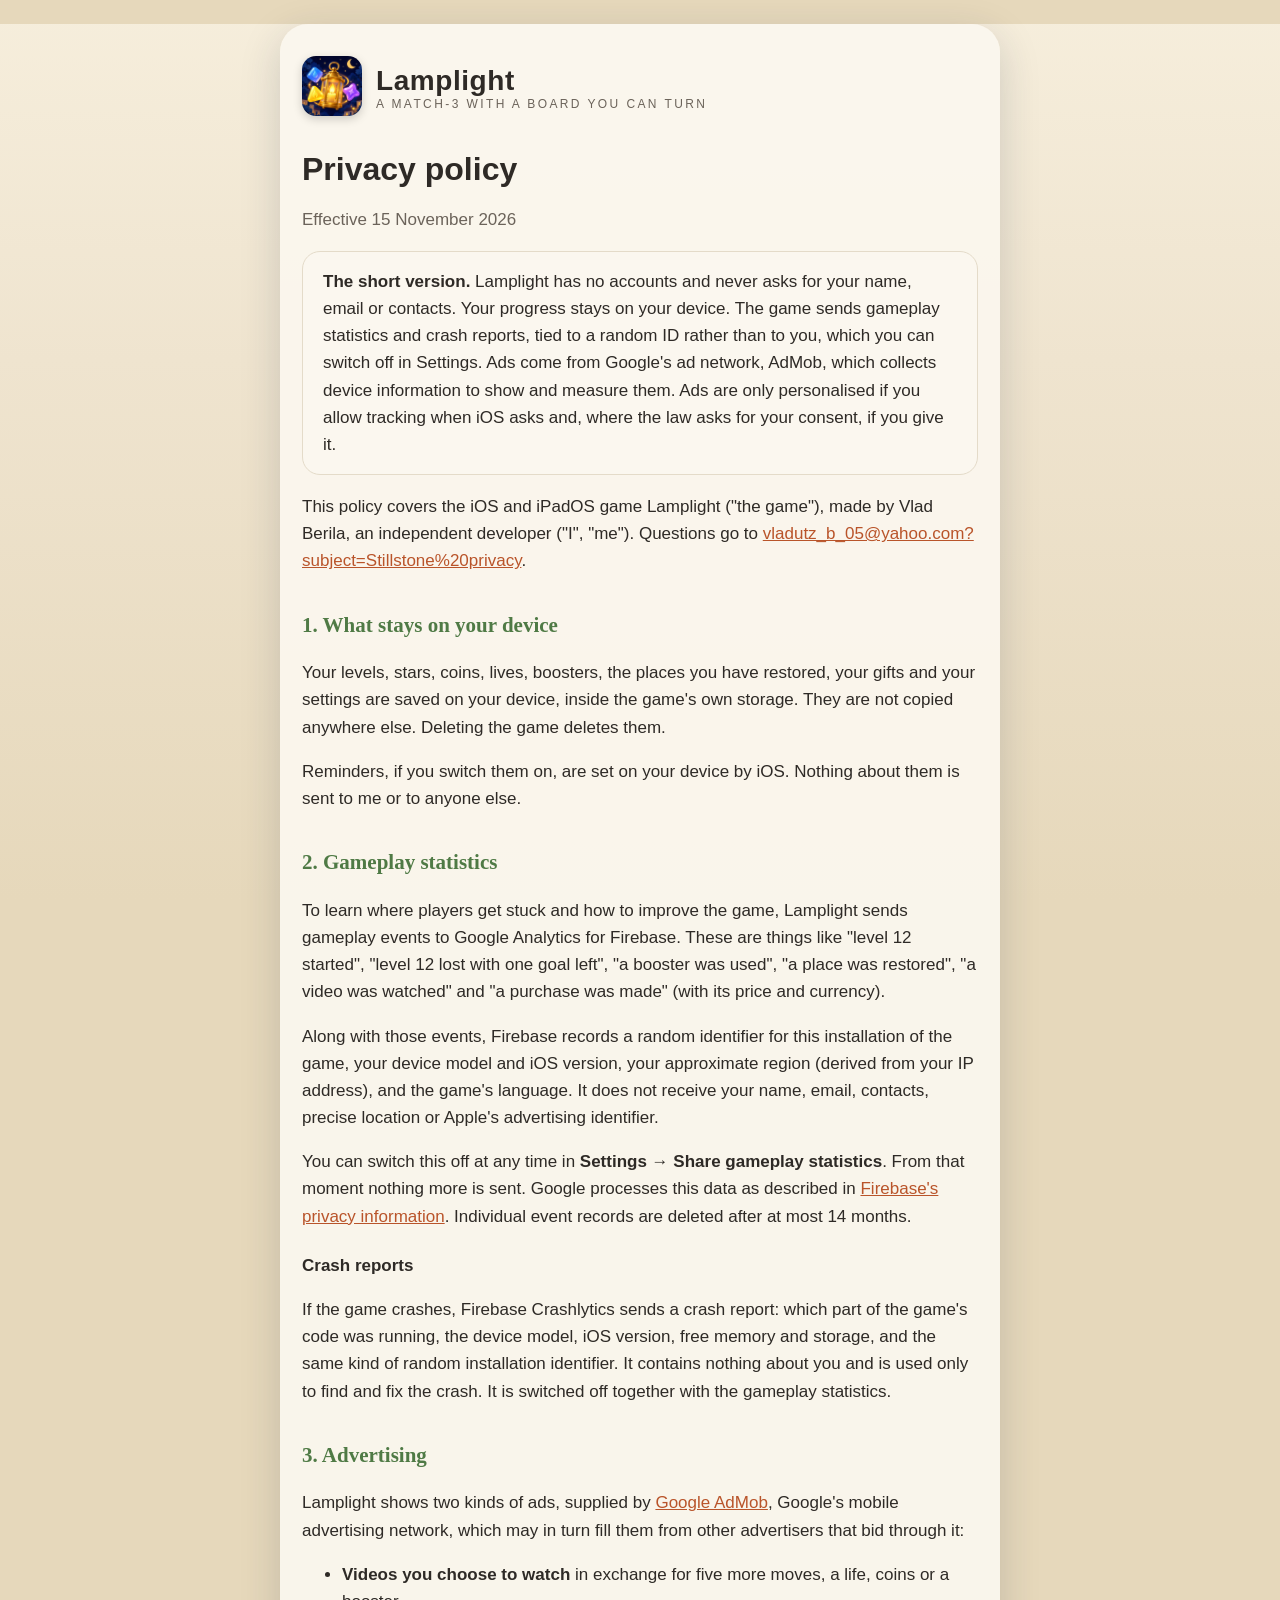
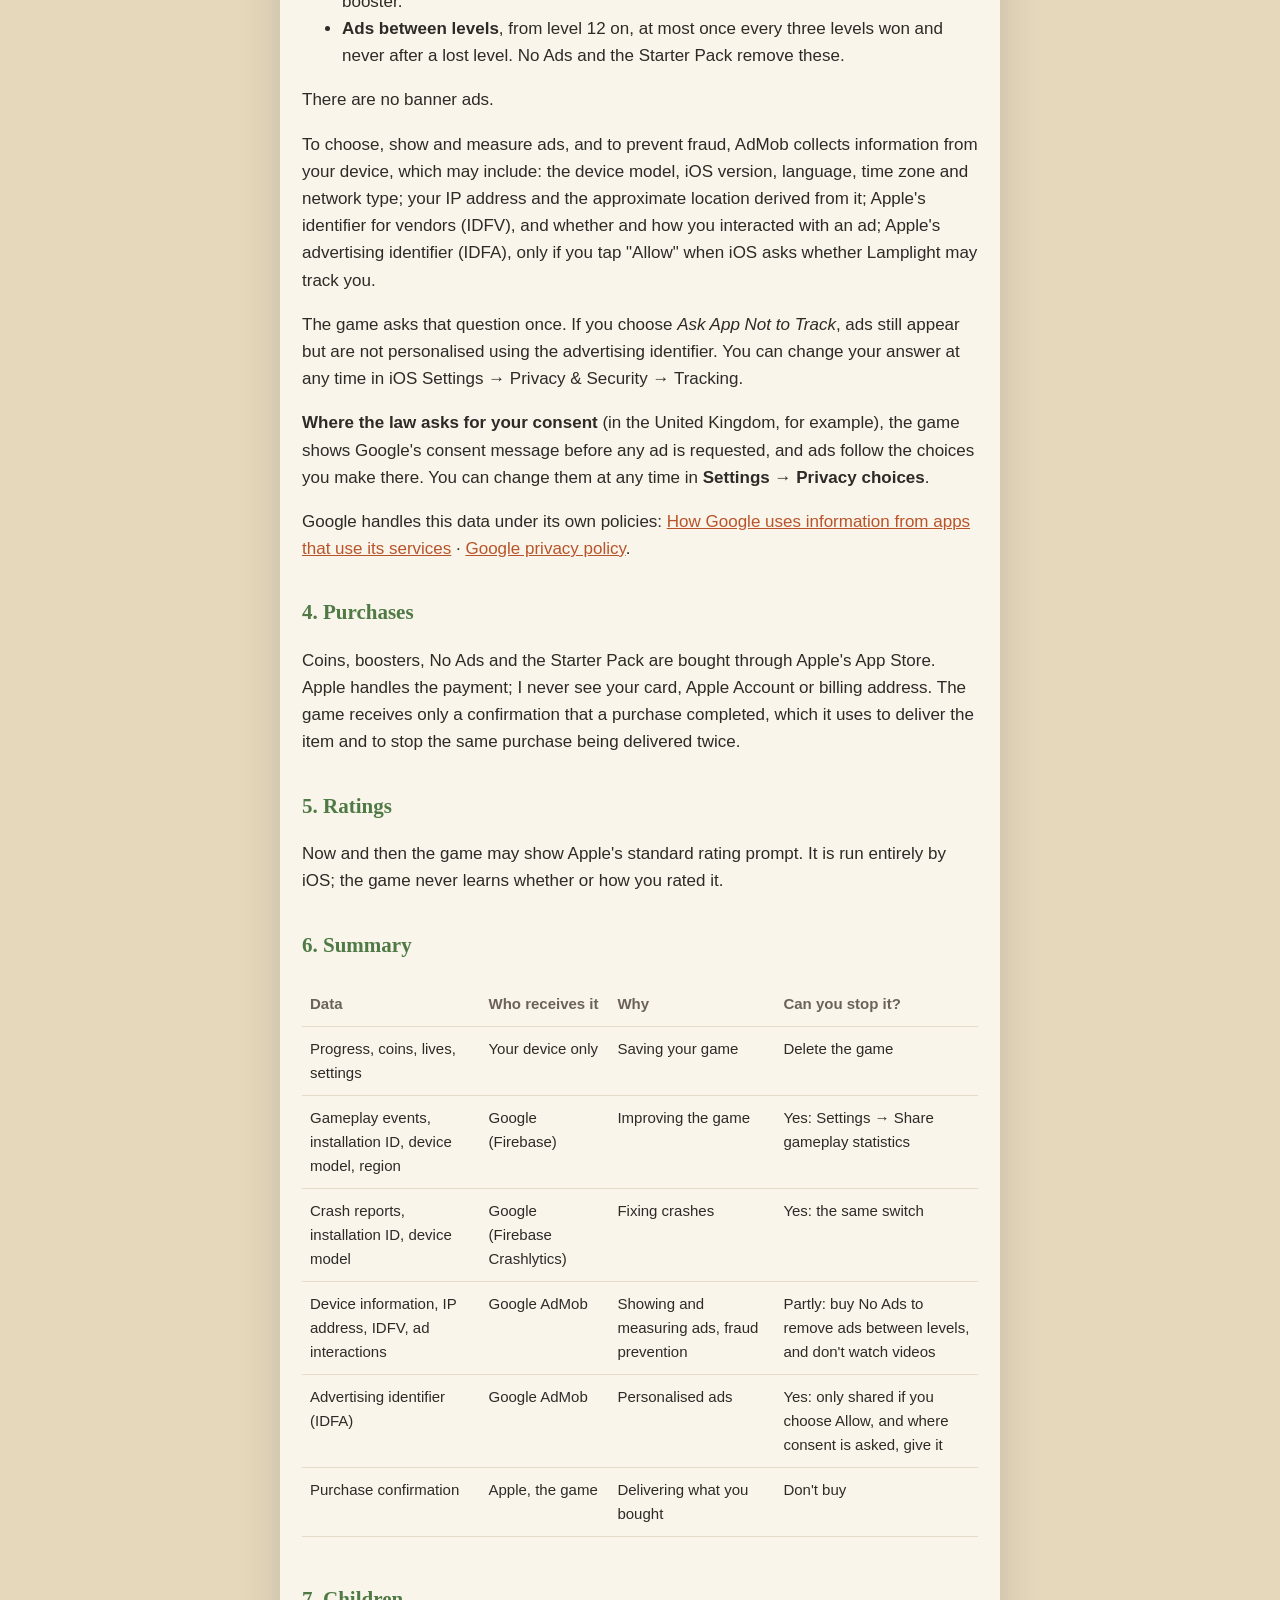
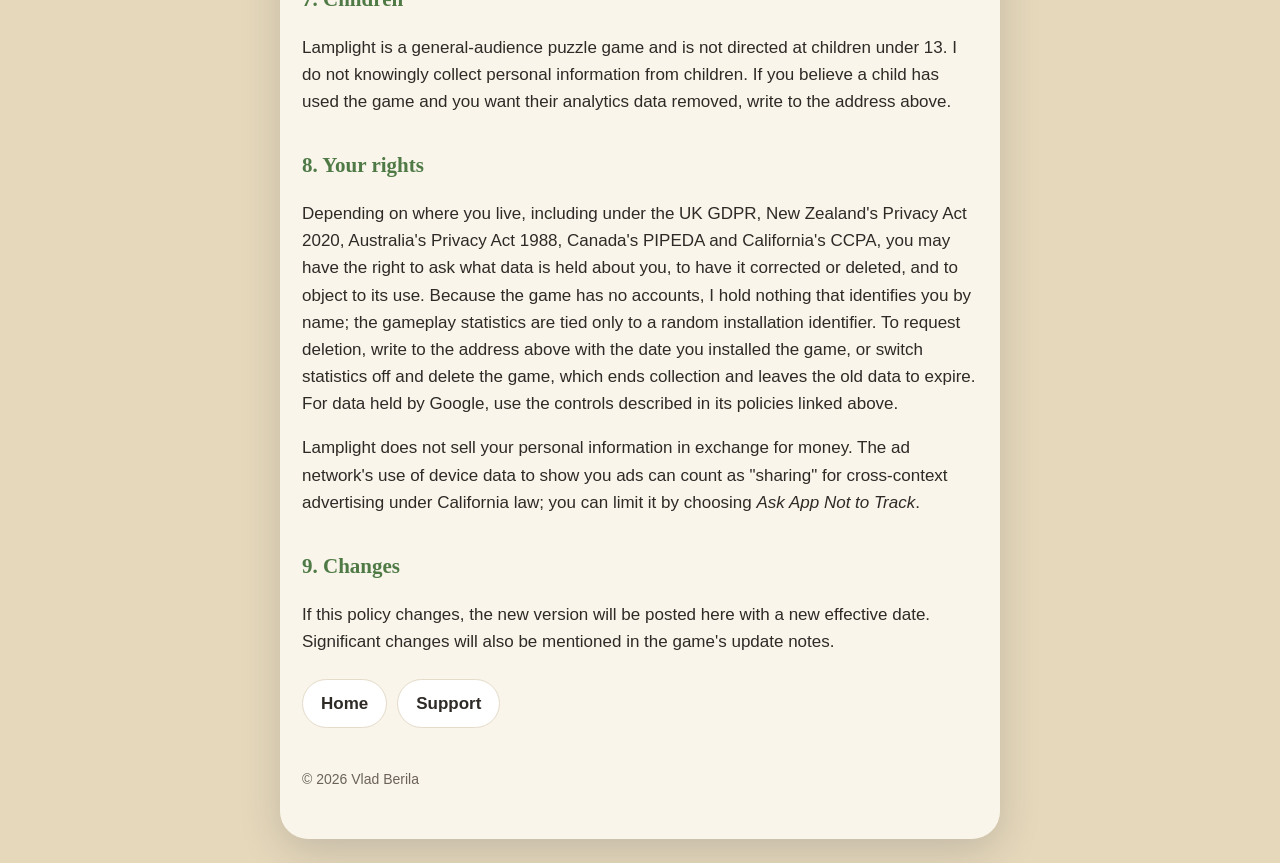
==== privacy.html @ fcc196c8 "Publish site from Lamplight site/ (753636d)" ====
<!doctype html>
<html lang="en">
<head>
  <meta charset="utf-8">
  <meta name="viewport" content="width=device-width, initial-scale=1">
  <title>Lamplight Privacy Policy</title>
  <meta name="description" content="What Lamplight collects, why, and how to switch it off.">
  <link rel="icon" href="icon.png">
  <link rel="stylesheet" href="style.css">
</head>
<body>
<main>
  <header class="brand">
    <a href="./"><img src="icon.png" alt=""></a>
    <a href="./">
      <div class="name">Lamplight</div>
      <div class="tagline">A match-3 with a board you can turn</div>
    </a>
  </header>

  <h1>Privacy policy</h1>
  <p class="dim">Effective 15 November 2026</p>

  <div class="panel">
    <p><strong>The short version.</strong> Lamplight has no accounts and never asks
    for your name, email or contacts. Your progress stays on your device. The game
    sends gameplay statistics and crash reports, tied to a random ID rather than to
    you, which you can switch off in Settings. Ads come from Google's ad network,
    AdMob, which collects device information to show and measure them. Ads are only
    personalised if you allow tracking when iOS asks and, where the law asks for your
    consent, if you give it.</p>
  </div>

  <p>This policy covers the iOS and iPadOS game Lamplight ("the game"), made by Vlad Berila,
  an independent developer ("I", "me"). Questions go to <a href="mailto:vladutz_b_05@yahoo.com?subject=Stillstone%20privacy">vladutz_b_05@yahoo.com?subject=Stillstone%20privacy</a>.</p>

  <h2>1. What stays on your device</h2>
  <p>Your levels, stars, coins, lives, boosters, the places you have restored, your gifts and
  your settings are saved on your device, inside the game's own storage. They are not copied
  anywhere else. Deleting the game deletes them.</p>
  <p>Reminders, if you switch them on, are set on your device by iOS. Nothing about them is sent
  to me or to anyone else.</p>

  <h2>2. Gameplay statistics</h2>
  <p>To learn where players get stuck and how to improve the game, Lamplight sends gameplay
  events to Google Analytics for Firebase. These are things like "level 12 started", "level 12
  lost with one goal left", "a booster was used", "a place was restored", "a video was watched"
  and "a purchase was made" (with its price and currency).</p>
  <p>Along with those events, Firebase records a random identifier for this installation of the
  game, your device model and iOS version, your approximate region (derived from your IP address),
  and the game's language. It does not receive your name, email, contacts, precise location or
  Apple's advertising identifier.</p>
  <p>You can switch this off at any time in <strong>Settings → Share gameplay statistics</strong>.
  From that moment nothing more is sent. Google processes this data as described in
  <a href="https://firebase.google.com/support/privacy">Firebase's privacy information</a>.
  Individual event records are deleted after at most 14 months.</p>

  <h3>Crash reports</h3>
  <p>If the game crashes, Firebase Crashlytics sends a crash report: which part of the game's code
  was running, the device model, iOS version, free memory and storage, and the same kind of random
  installation identifier. It contains nothing about you and is used only to find and fix the crash.
  It is switched off together with the gameplay statistics.</p>

  <h2>3. Advertising</h2>
  <p>Lamplight shows two kinds of ads, supplied by <a href="https://admob.google.com">Google AdMob</a>,
  Google's mobile advertising network, which may in turn fill them from other advertisers that bid
  through it:</p>
  <ul>
    <li><strong>Videos you choose to watch</strong> in exchange for five more moves, a life, coins or a booster.</li>
    <li><strong>Ads between levels</strong>, from level 12 on, at most once every three levels won and never
    after a lost level. No Ads and the Starter Pack remove these.</li>
  </ul>
  <p>There are no banner ads.</p>
  <p>To choose, show and measure ads, and to prevent fraud, AdMob collects information from your
  device, which may include: the device model, iOS version, language, time zone and network type;
  your IP address and the approximate location derived from it; Apple's identifier for vendors
  (IDFV), and whether and how you interacted with an ad; Apple's advertising identifier (IDFA),
  only if you tap "Allow" when iOS asks whether Lamplight may track you.</p>
  <p>The game asks that question once. If you choose <em>Ask App Not to Track</em>, ads still appear
  but are not personalised using the advertising identifier. You can change your answer at any time
  in iOS Settings → Privacy &amp; Security → Tracking.</p>
  <p><strong>Where the law asks for your consent</strong> (in the United Kingdom, for example), the game
  shows Google's consent message before any ad is requested, and ads follow the choices you make
  there. You can change them at any time in <strong>Settings → Privacy choices</strong>.</p>
  <p>Google handles this data under its own policies:
  <a href="https://policies.google.com/technologies/partner-sites">How Google uses information from apps that use its services</a> ·
  <a href="https://policies.google.com/privacy">Google privacy policy</a>.</p>

  <h2>4. Purchases</h2>
  <p>Coins, boosters, No Ads and the Starter Pack are bought through Apple's App Store. Apple handles
  the payment; I never see your card, Apple Account or billing address. The game receives only a
  confirmation that a purchase completed, which it uses to deliver the item and to stop the same
  purchase being delivered twice.</p>

  <h2>5. Ratings</h2>
  <p>Now and then the game may show Apple's standard rating prompt. It is run entirely by iOS; the
  game never learns whether or how you rated it.</p>

  <h2>6. Summary</h2>
  <div class="table-wrap">
  <table>
    <tr><th>Data</th><th>Who receives it</th><th>Why</th><th>Can you stop it?</th></tr>
    <tr><td>Progress, coins, lives, settings</td><td>Your device only</td>
        <td>Saving your game</td><td>Delete the game</td></tr>
    <tr><td>Gameplay events, installation ID, device model, region</td><td>Google (Firebase)</td>
        <td>Improving the game</td><td>Yes: Settings → Share gameplay statistics</td></tr>
    <tr><td>Crash reports, installation ID, device model</td><td>Google (Firebase Crashlytics)</td>
        <td>Fixing crashes</td><td>Yes: the same switch</td></tr>
    <tr><td>Device information, IP address, IDFV, ad interactions</td><td>Google AdMob</td>
        <td>Showing and measuring ads, fraud prevention</td>
        <td>Partly: buy No Ads to remove ads between levels, and don't watch videos</td></tr>
    <tr><td>Advertising identifier (IDFA)</td><td>Google AdMob</td>
        <td>Personalised ads</td><td>Yes: only shared if you choose Allow, and where consent is asked, give it</td></tr>
    <tr><td>Purchase confirmation</td><td>Apple, the game</td>
        <td>Delivering what you bought</td><td>Don't buy</td></tr>
  </table>
  </div>

  <h2>7. Children</h2>
  <p>Lamplight is a general-audience puzzle game and is not directed at children under 13. I do not
  knowingly collect personal information from children. If you believe a child has used the game and
  you want their analytics data removed, write to the address above.</p>

  <h2>8. Your rights</h2>
  <p>Depending on where you live, including under the UK GDPR, New Zealand's Privacy Act 2020,
  Australia's Privacy Act 1988, Canada's PIPEDA and California's CCPA, you may have the right to ask
  what data is held about you, to have it corrected or deleted, and to object to its use. Because the
  game has no accounts, I hold nothing that identifies you by name; the gameplay statistics are tied
  only to a random installation identifier. To request deletion, write to the address above with the
  date you installed the game, or switch statistics off and delete the game, which ends collection
  and leaves the old data to expire. For data held by Google, use the controls described in its
  policies linked above.</p>
  <p>Lamplight does not sell your personal information in exchange for money. The ad network's use of
  device data to show you ads can count as "sharing" for cross-context advertising under California
  law; you can limit it by choosing <em>Ask App Not to Track</em>.</p>

  <h2>9. Changes</h2>
  <p>If this policy changes, the new version will be posted here with a new effective date.
  Significant changes will also be mentioned in the game's update notes.</p>

  <nav class="links">
    <a href="./">Home</a>
    <a href="support.html">Support</a>
  </nav>

  <footer>© 2026 Vlad Berila</footer>
</main>
</body>
</html>
---- style.css ----
/* Lamplight site (the same sheet as the studio's other games' pages). */
:root {
  --bg-top: #F6EEDC;
  --bg-mid: #EFE4CF;
  --bg-bottom: #E6D8BB;
  --panel: #FBF7EF;
  --panel-stroke: #E4DBC9;
  --ink: #2E2A26;
  --ink-dim: #6B635A;
  --gold: #D9A441;
  --link: #B9542A;
  --play: #E86F3A;
}

* { box-sizing: border-box; }

html { background: var(--bg-bottom); }

body {
  margin: 0;
  min-height: 100vh;
  background: linear-gradient(180deg, var(--bg-top) 0%, var(--bg-mid) 40%, var(--bg-bottom) 100%);
  background-attachment: fixed;
  color: var(--ink);
  font: 17px/1.6 -apple-system, BlinkMacSystemFont, "Segoe UI", Roboto, sans-serif;
  -webkit-text-size-adjust: 100%;
}

main {
  max-width: 720px;
  margin: 24px auto;
  padding: 32px 22px 48px;
  background: rgba(251, 247, 239, 0.94);
  border-radius: 28px;
  box-shadow: 0 12px 40px rgba(31, 42, 68, 0.18);
}

header.brand { display: flex; align-items: center; gap: 14px; margin-bottom: 26px; }
header.brand img { width: 60px; height: 60px; border-radius: 14px; box-shadow: 0 3px 10px rgba(0,0,0,0.18); }
header.brand a { color: inherit; text-decoration: none; }
header.brand .name { font-size: 28px; font-weight: 900; line-height: 1.05; letter-spacing: 0.02em; }
header.brand .name .busy { color: var(--gold); }
header.brand .tagline { font-size: 12px; letter-spacing: 0.2em; color: var(--ink-dim); text-transform: uppercase; }

h1 { font-size: 32px; line-height: 1.2; margin: 0 0 8px; }
h2 { font-size: 21px; margin: 34px 0 8px; color: #4F7A45; font-family: "New York", Georgia, serif; }
h3 { font-size: 17px; margin: 22px 0 4px; }
.dim { color: var(--ink-dim); }
a { color: var(--link); }

.panel {
  background: var(--panel);
  border: 1px solid var(--panel-stroke);
  border-radius: 18px;
  padding: 16px 20px;
  margin: 18px 0;
}
.panel p:first-child { margin-top: 0; }
.panel p:last-child { margin-bottom: 0; }

table { width: 100%; border-collapse: collapse; margin: 12px 0; font-size: 15px; }
th, td { text-align: left; vertical-align: top; padding: 10px 8px; border-bottom: 1px solid var(--panel-stroke); }
th { color: var(--ink-dim); font-weight: 700; }
.table-wrap { overflow-x: auto; }

nav.links { display: flex; flex-wrap: wrap; gap: 10px; margin: 24px 0; }
nav.links a {
  padding: 10px 18px;
  border: 1.5px solid var(--panel-stroke);
  border-radius: 999px;
  background: #fff;
  color: var(--ink);
  text-decoration: none;
  font-weight: 800;
}
nav.links a.primary { background: var(--play); border-color: var(--play); color: #fff; }

footer { margin-top: 40px; font-size: 14px; color: var(--ink-dim); }

@media (max-width: 480px) {
  main { margin: 0; border-radius: 0; }
  h1 { font-size: 27px; }
  body { font-size: 16px; }
}
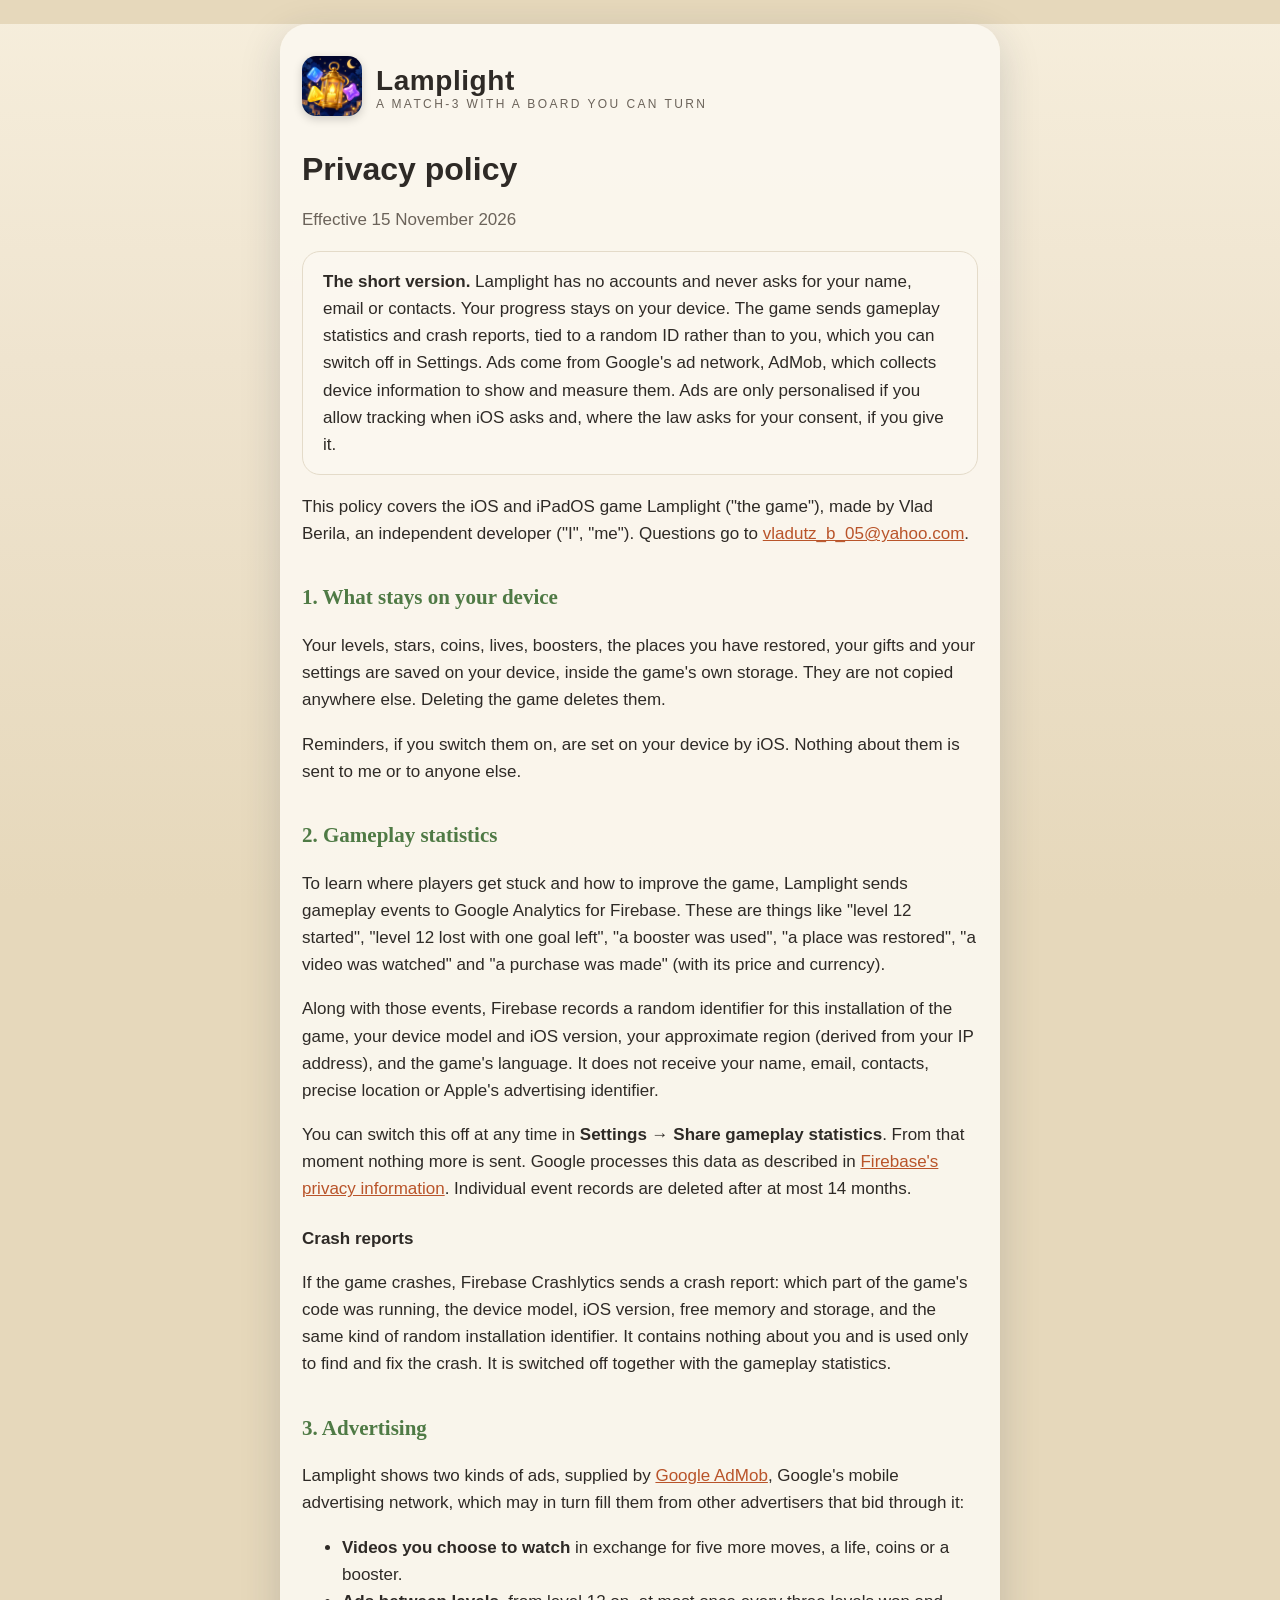
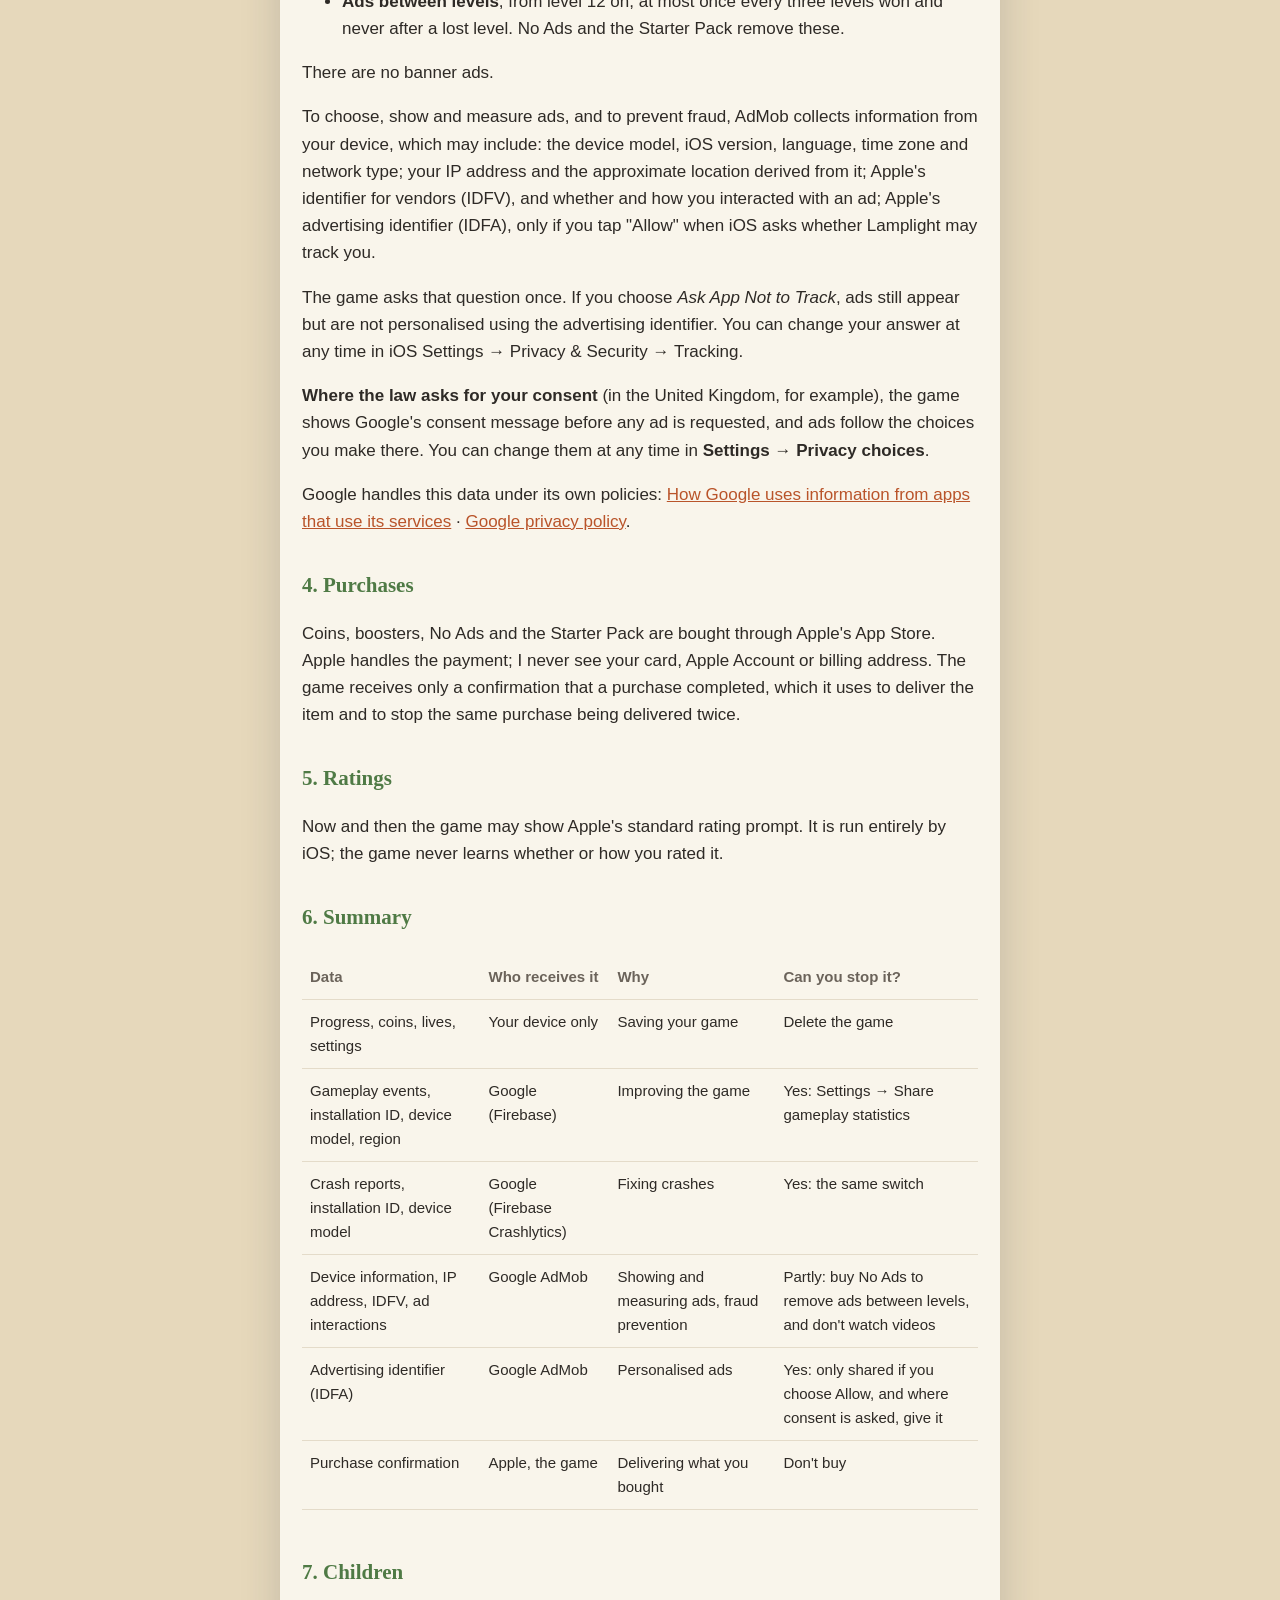
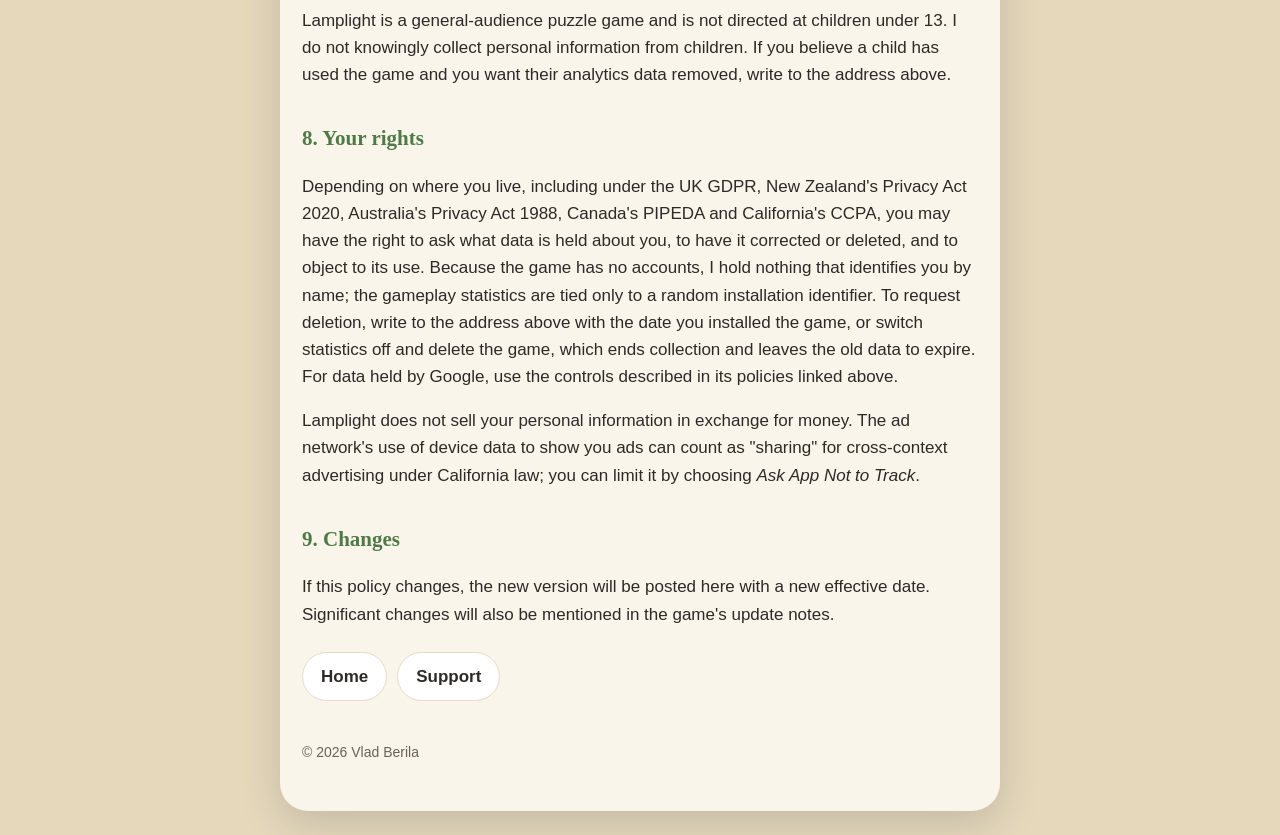
==== commit b416b1b4: "Publish site from Lamplight site/ (7e74831)" ====
--- a/privacy.html
+++ b/privacy.html
@@ -32,7 +32,7 @@
   </div>
 
   <p>This policy covers the iOS and iPadOS game Lamplight ("the game"), made by Vlad Berila,
-  an independent developer ("I", "me"). Questions go to <a href="mailto:vladutz_b_05@yahoo.com?subject=Stillstone%20privacy">vladutz_b_05@yahoo.com?subject=Stillstone%20privacy</a>.</p>
+  an independent developer ("I", "me"). Questions go to <a href="mailto:vladutz_b_05@yahoo.com?subject=Lamplight%20privacy">vladutz_b_05@yahoo.com</a>.</p>
 
   <h2>1. What stays on your device</h2>
   <p>Your levels, stars, coins, lives, boosters, the places you have restored, your gifts and
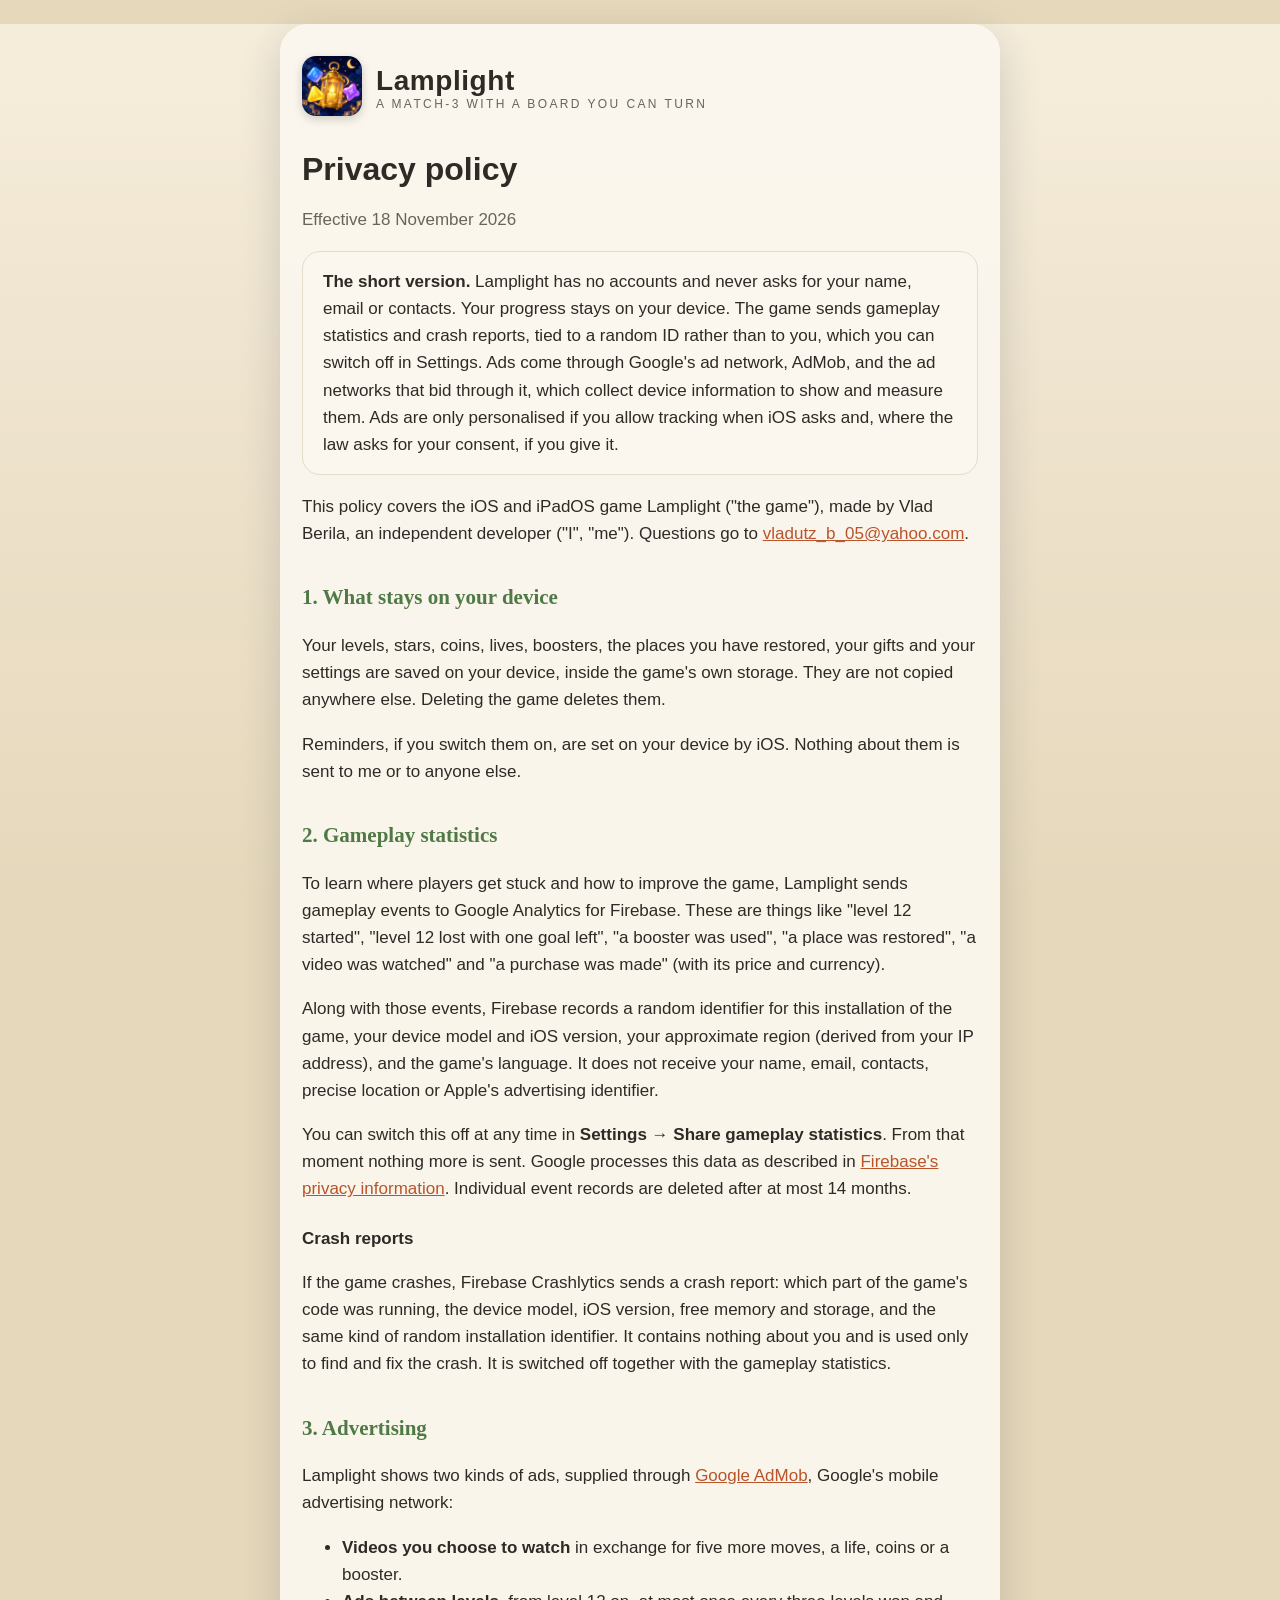
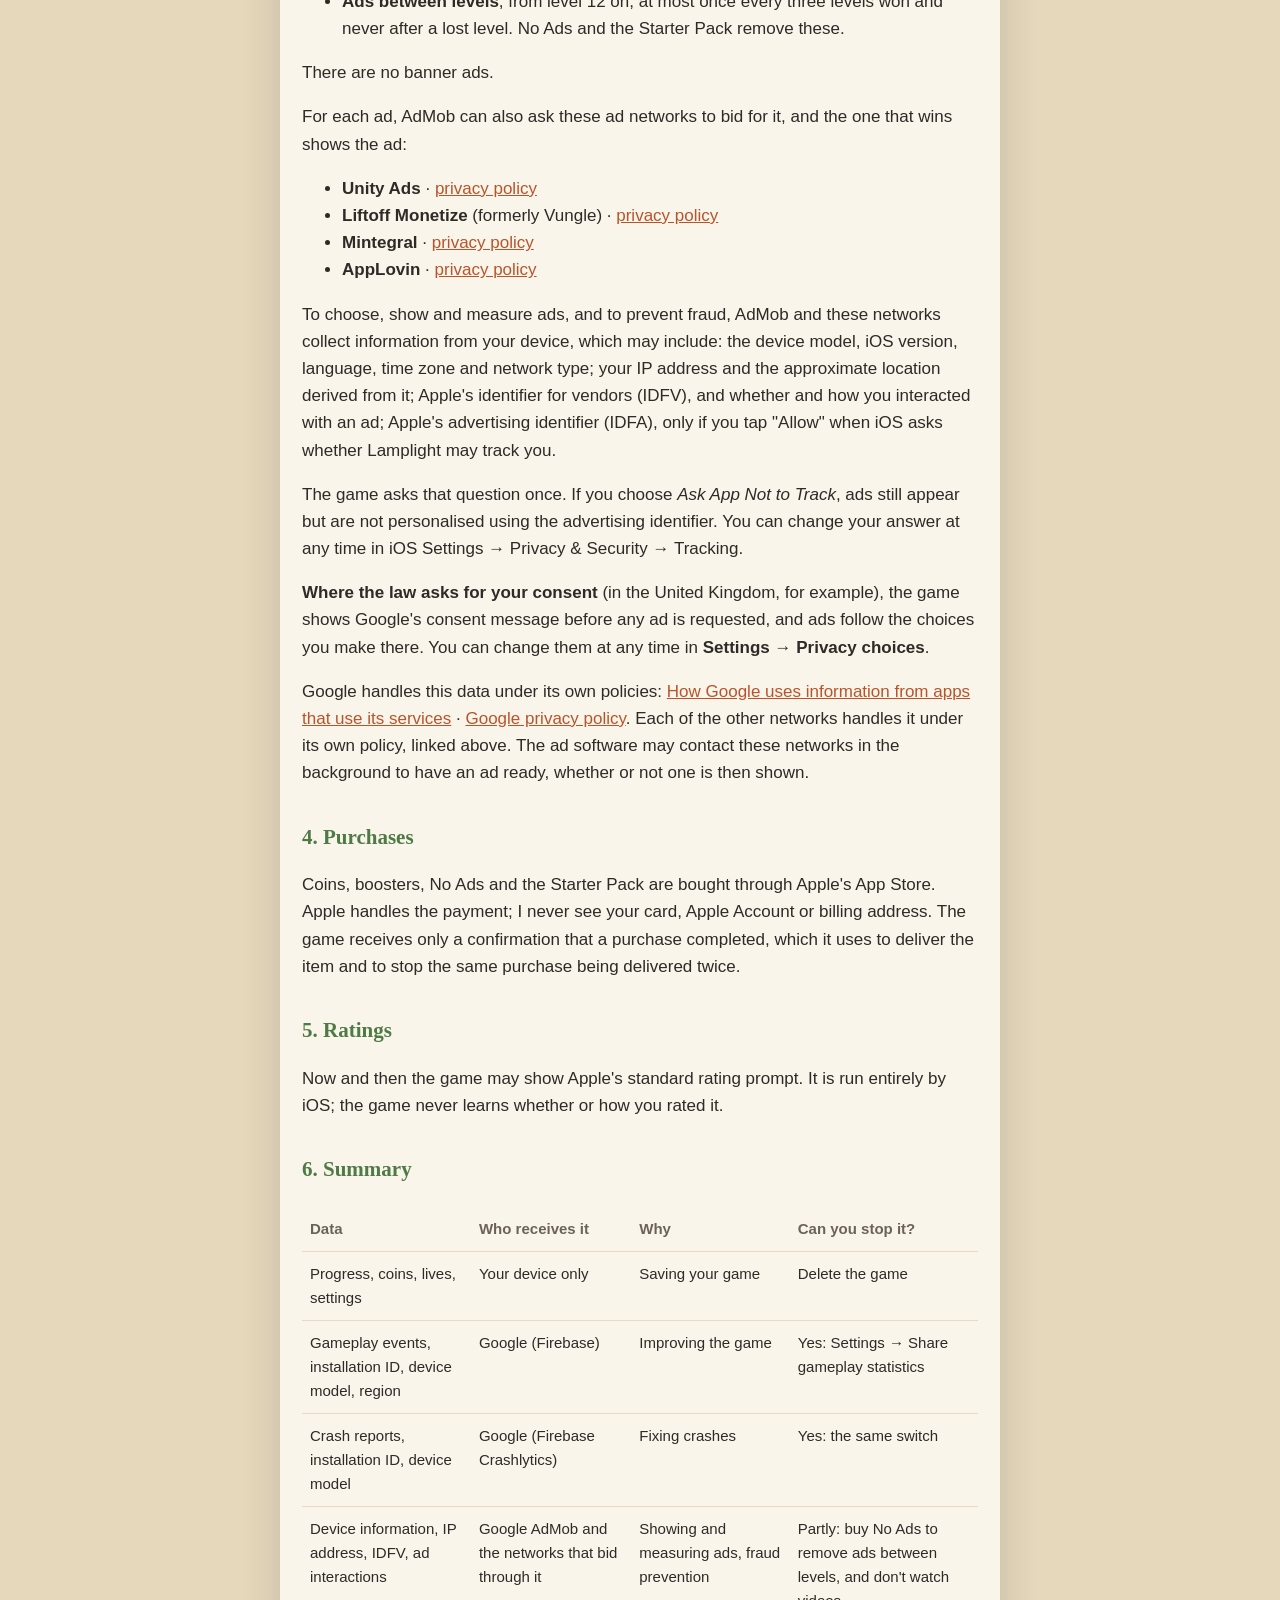
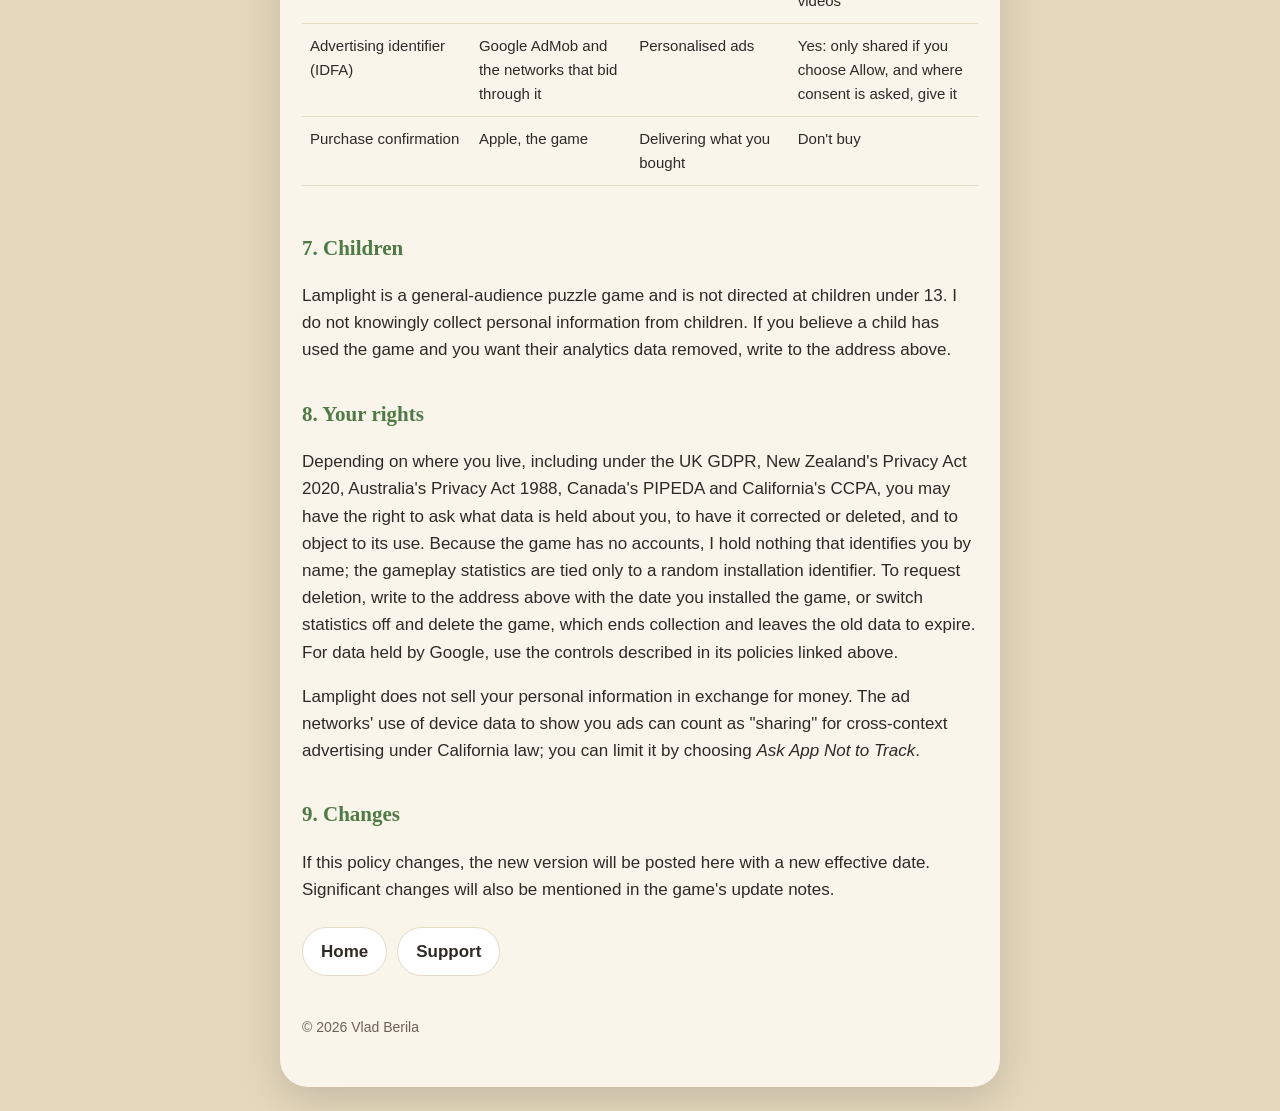
==== commit ce91caa5: "Publish site from Lamplight site/ (306ca8dd)" ====
--- a/privacy.html
+++ b/privacy.html
@@ -19,16 +19,16 @@
   </header>
 
   <h1>Privacy policy</h1>
-  <p class="dim">Effective 15 November 2026</p>
+  <p class="dim">Effective 18 November 2026</p>
 
   <div class="panel">
     <p><strong>The short version.</strong> Lamplight has no accounts and never asks
     for your name, email or contacts. Your progress stays on your device. The game
     sends gameplay statistics and crash reports, tied to a random ID rather than to
-    you, which you can switch off in Settings. Ads come from Google's ad network,
-    AdMob, which collects device information to show and measure them. Ads are only
-    personalised if you allow tracking when iOS asks and, where the law asks for your
-    consent, if you give it.</p>
+    you, which you can switch off in Settings. Ads come through Google's ad network,
+    AdMob, and the ad networks that bid through it, which collect device information
+    to show and measure them. Ads are only personalised if you allow tracking when iOS
+    asks and, where the law asks for your consent, if you give it.</p>
   </div>
 
   <p>This policy covers the iOS and iPadOS game Lamplight ("the game"), made by Vlad Berila,
@@ -62,17 +62,24 @@
   It is switched off together with the gameplay statistics.</p>
 
   <h2>3. Advertising</h2>
-  <p>Lamplight shows two kinds of ads, supplied by <a href="https://admob.google.com">Google AdMob</a>,
-  Google's mobile advertising network, which may in turn fill them from other advertisers that bid
-  through it:</p>
+  <p>Lamplight shows two kinds of ads, supplied through <a href="https://admob.google.com">Google AdMob</a>,
+  Google's mobile advertising network:</p>
   <ul>
     <li><strong>Videos you choose to watch</strong> in exchange for five more moves, a life, coins or a booster.</li>
     <li><strong>Ads between levels</strong>, from level 12 on, at most once every three levels won and never
     after a lost level. No Ads and the Starter Pack remove these.</li>
   </ul>
   <p>There are no banner ads.</p>
-  <p>To choose, show and measure ads, and to prevent fraud, AdMob collects information from your
-  device, which may include: the device model, iOS version, language, time zone and network type;
+  <p>For each ad, AdMob can also ask these ad networks to bid for it, and the one that wins shows
+  the ad:</p>
+  <ul>
+    <li><strong>Unity Ads</strong> · <a href="https://unity.com/legal/privacy-policy">privacy policy</a></li>
+    <li><strong>Liftoff Monetize</strong> (formerly Vungle) · <a href="https://liftoff.io/privacy-policy/">privacy policy</a></li>
+    <li><strong>Mintegral</strong> · <a href="https://www.mintegral.com/en/privacy/">privacy policy</a></li>
+    <li><strong>AppLovin</strong> · <a href="https://www.applovin.com/privacy/">privacy policy</a></li>
+  </ul>
+  <p>To choose, show and measure ads, and to prevent fraud, AdMob and these networks collect information
+  from your device, which may include: the device model, iOS version, language, time zone and network type;
   your IP address and the approximate location derived from it; Apple's identifier for vendors
   (IDFV), and whether and how you interacted with an ad; Apple's advertising identifier (IDFA),
   only if you tap "Allow" when iOS asks whether Lamplight may track you.</p>
@@ -84,7 +91,9 @@
   there. You can change them at any time in <strong>Settings → Privacy choices</strong>.</p>
   <p>Google handles this data under its own policies:
   <a href="https://policies.google.com/technologies/partner-sites">How Google uses information from apps that use its services</a> ·
-  <a href="https://policies.google.com/privacy">Google privacy policy</a>.</p>
+  <a href="https://policies.google.com/privacy">Google privacy policy</a>.
+  Each of the other networks handles it under its own policy, linked above. The ad software may
+  contact these networks in the background to have an ad ready, whether or not one is then shown.</p>
 
   <h2>4. Purchases</h2>
   <p>Coins, boosters, No Ads and the Starter Pack are bought through Apple's App Store. Apple handles
@@ -106,10 +115,10 @@
         <td>Improving the game</td><td>Yes: Settings → Share gameplay statistics</td></tr>
     <tr><td>Crash reports, installation ID, device model</td><td>Google (Firebase Crashlytics)</td>
         <td>Fixing crashes</td><td>Yes: the same switch</td></tr>
-    <tr><td>Device information, IP address, IDFV, ad interactions</td><td>Google AdMob</td>
+    <tr><td>Device information, IP address, IDFV, ad interactions</td><td>Google AdMob and the networks that bid through it</td>
         <td>Showing and measuring ads, fraud prevention</td>
         <td>Partly: buy No Ads to remove ads between levels, and don't watch videos</td></tr>
-    <tr><td>Advertising identifier (IDFA)</td><td>Google AdMob</td>
+    <tr><td>Advertising identifier (IDFA)</td><td>Google AdMob and the networks that bid through it</td>
         <td>Personalised ads</td><td>Yes: only shared if you choose Allow, and where consent is asked, give it</td></tr>
     <tr><td>Purchase confirmation</td><td>Apple, the game</td>
         <td>Delivering what you bought</td><td>Don't buy</td></tr>
@@ -130,7 +139,7 @@
   date you installed the game, or switch statistics off and delete the game, which ends collection
   and leaves the old data to expire. For data held by Google, use the controls described in its
   policies linked above.</p>
-  <p>Lamplight does not sell your personal information in exchange for money. The ad network's use of
+  <p>Lamplight does not sell your personal information in exchange for money. The ad networks' use of
   device data to show you ads can count as "sharing" for cross-context advertising under California
   law; you can limit it by choosing <em>Ask App Not to Track</em>.</p>
 
